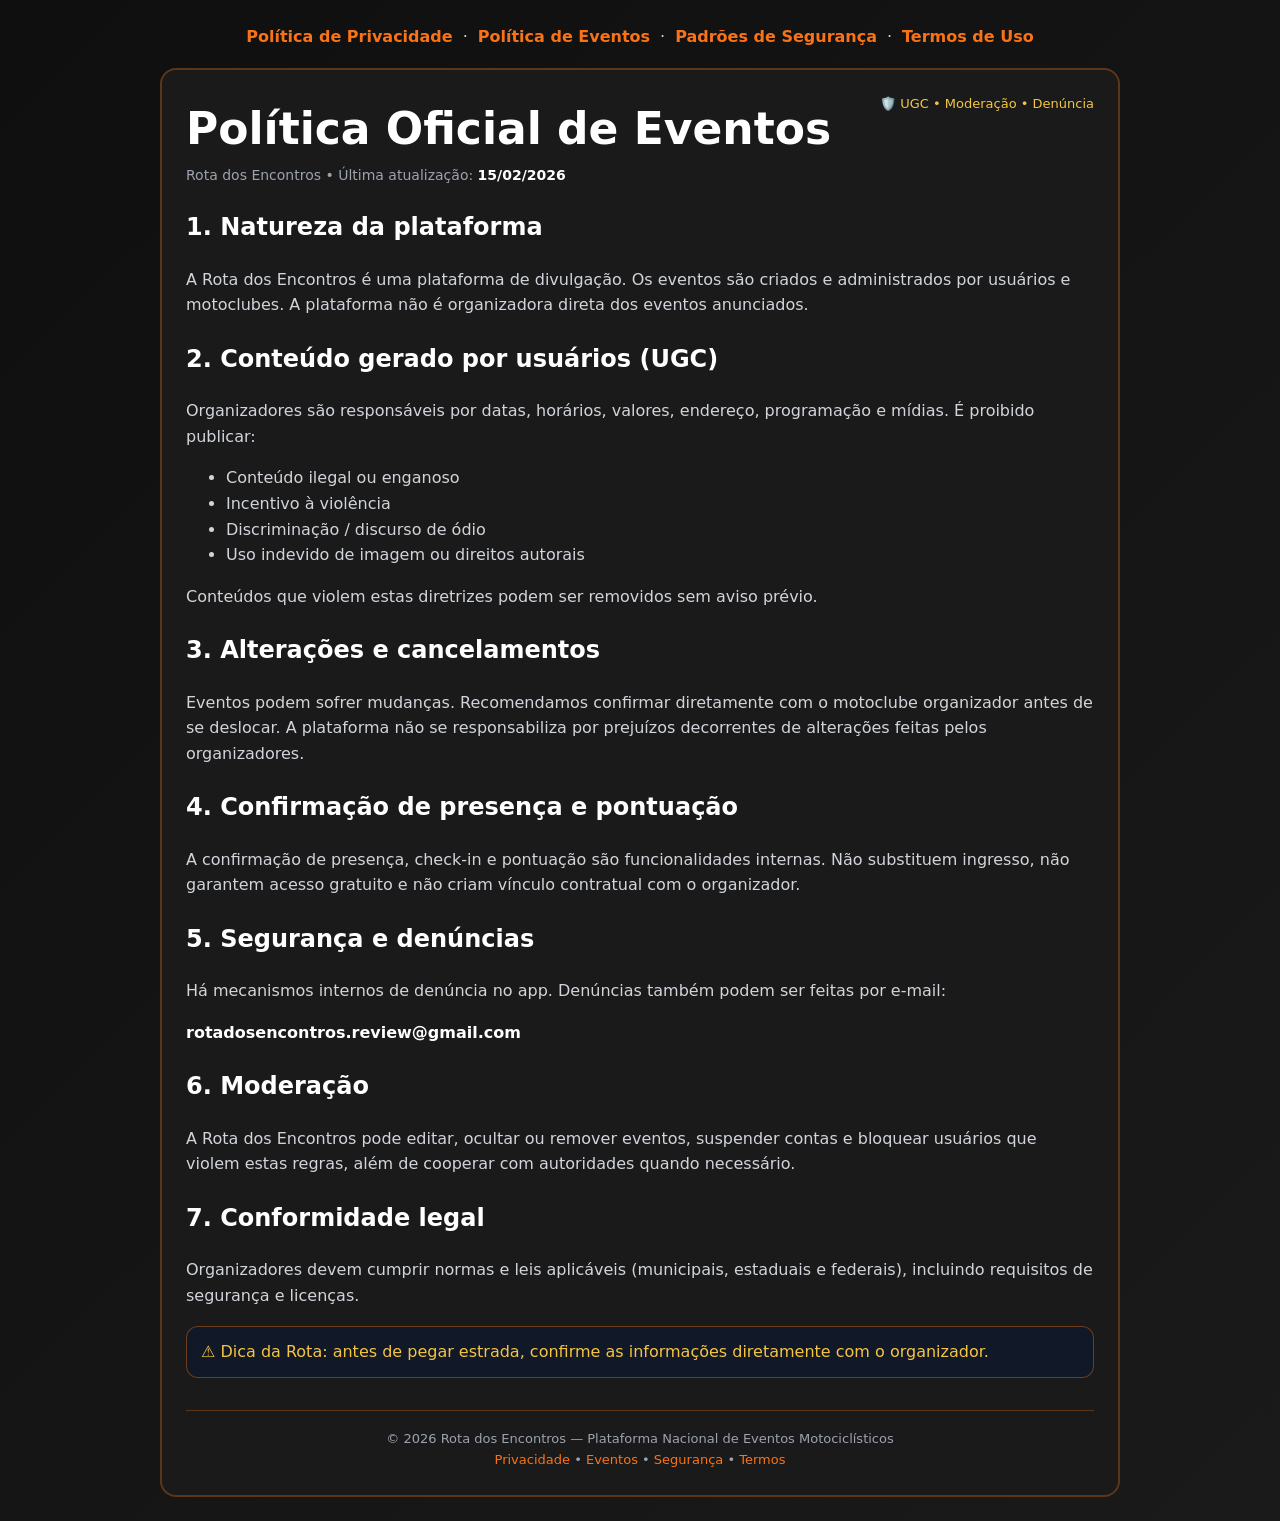
==== politica-eventos.html @ a9fdf563 "Add files via upload" ====
<!doctype html>
<html lang="pt-BR">
<head>
<meta charset="utf-8">
<meta name="viewport" content="width=device-width, initial-scale=1">
<title>Política de Eventos — Rota dos Encontros</title>
<style>
:root{--bg1:#0F0F0F;--bg2:#1A1A1A;--card:#1A1A1A;--panel:#111827;--orange:#F97316;--gold:#F5C542;--text:#D1D5DB;--muted:#9CA3AF;--white:#fff;}
body{margin:0;font-family:system-ui,-apple-system,Segoe UI,Roboto,Arial,sans-serif;background:linear-gradient(135deg,var(--bg1),var(--bg2));color:var(--text);line-height:1.6}
.container{max-width:960px;margin:auto;padding:24px}
.card{background:var(--card);border:2px solid rgba(249,115,22,.30);border-radius:16px;padding:24px}
h1{color:var(--white);font-size:clamp(28px,4vw,44px);margin:0}
h2{color:var(--white);margin-top:22px}
a{color:var(--orange);text-decoration:none}
a:hover{text-decoration:underline}
.nav{display:flex;flex-wrap:wrap;gap:10px;justify-content:center;margin-bottom:18px}
.nav a{font-weight:700}
.badge{display:inline-flex;gap:8px;align-items:center;color:var(--gold);font-size:13px}
.small{color:var(--muted);font-size:14px}
.callout{margin-top:18px;background:var(--panel);border:1px solid rgba(249,115,22,.40);border-radius:12px;padding:12px 14px;color:var(--gold)}
.footer{margin-top:32px;padding-top:18px;border-top:1px solid rgba(249,115,22,.30);text-align:center;font-size:13px;color:var(--muted)}
</style>
</head>
<body>
<div class="container">
  <div class="nav">
    <a href="index.html">Política de Privacidade</a> ·
    <a href="politica-eventos.html">Política de Eventos</a> ·
    <a href="seguranca.html">Padrões de Segurança</a> ·
    <a href="termos.html">Termos de Uso</a>
  </div>

  <div class="card">
    <div style="display:flex;justify-content:space-between;gap:14px;flex-wrap:wrap;align-items:flex-start;">
      <div>
        <h1>Política Oficial de Eventos</h1>
        <div class="small">Rota dos Encontros • Última atualização: <strong style="color:#fff;">15/02/2026</strong></div>
      </div>
      <div class="badge">🛡️ UGC • Moderação • Denúncia</div>
    </div>

    <h2>1. Natureza da plataforma</h2>
    <p>A Rota dos Encontros é uma plataforma de divulgação. Os eventos são criados e administrados por usuários e motoclubes. A plataforma não é organizadora direta dos eventos anunciados.</p>

    <h2>2. Conteúdo gerado por usuários (UGC)</h2>
    <p>Organizadores são responsáveis por datas, horários, valores, endereço, programação e mídias. É proibido publicar:</p>
    <ul>
      <li>Conteúdo ilegal ou enganoso</li>
      <li>Incentivo à violência</li>
      <li>Discriminação / discurso de ódio</li>
      <li>Uso indevido de imagem ou direitos autorais</li>
    </ul>
    <p>Conteúdos que violem estas diretrizes podem ser removidos sem aviso prévio.</p>

    <h2>3. Alterações e cancelamentos</h2>
    <p>Eventos podem sofrer mudanças. Recomendamos confirmar diretamente com o motoclube organizador antes de se deslocar. A plataforma não se responsabiliza por prejuízos decorrentes de alterações feitas pelos organizadores.</p>

    <h2>4. Confirmação de presença e pontuação</h2>
    <p>A confirmação de presença, check-in e pontuação são funcionalidades internas. Não substituem ingresso, não garantem acesso gratuito e não criam vínculo contratual com o organizador.</p>

    <h2>5. Segurança e denúncias</h2>
    <p>Há mecanismos internos de denúncia no app. Denúncias também podem ser feitas por e-mail:</p>
    <p><strong style="color:#fff;">rotadosencontros.review@gmail.com</strong></p>

    <h2>6. Moderação</h2>
    <p>A Rota dos Encontros pode editar, ocultar ou remover eventos, suspender contas e bloquear usuários que violem estas regras, além de cooperar com autoridades quando necessário.</p>

    <h2>7. Conformidade legal</h2>
    <p>Organizadores devem cumprir normas e leis aplicáveis (municipais, estaduais e federais), incluindo requisitos de segurança e licenças.</p>

    <div class="callout">⚠️ Dica da Rota: antes de pegar estrada, confirme as informações diretamente com o organizador.</div>

    <div class="footer">
      © 2026 Rota dos Encontros — Plataforma Nacional de Eventos Motociclísticos<br>
      <a href="index.html">Privacidade</a> • <a href="politica-eventos.html">Eventos</a> • <a href="seguranca.html">Segurança</a> • <a href="termos.html">Termos</a>
    </div>
  </div>
</div>
</body>
</html>
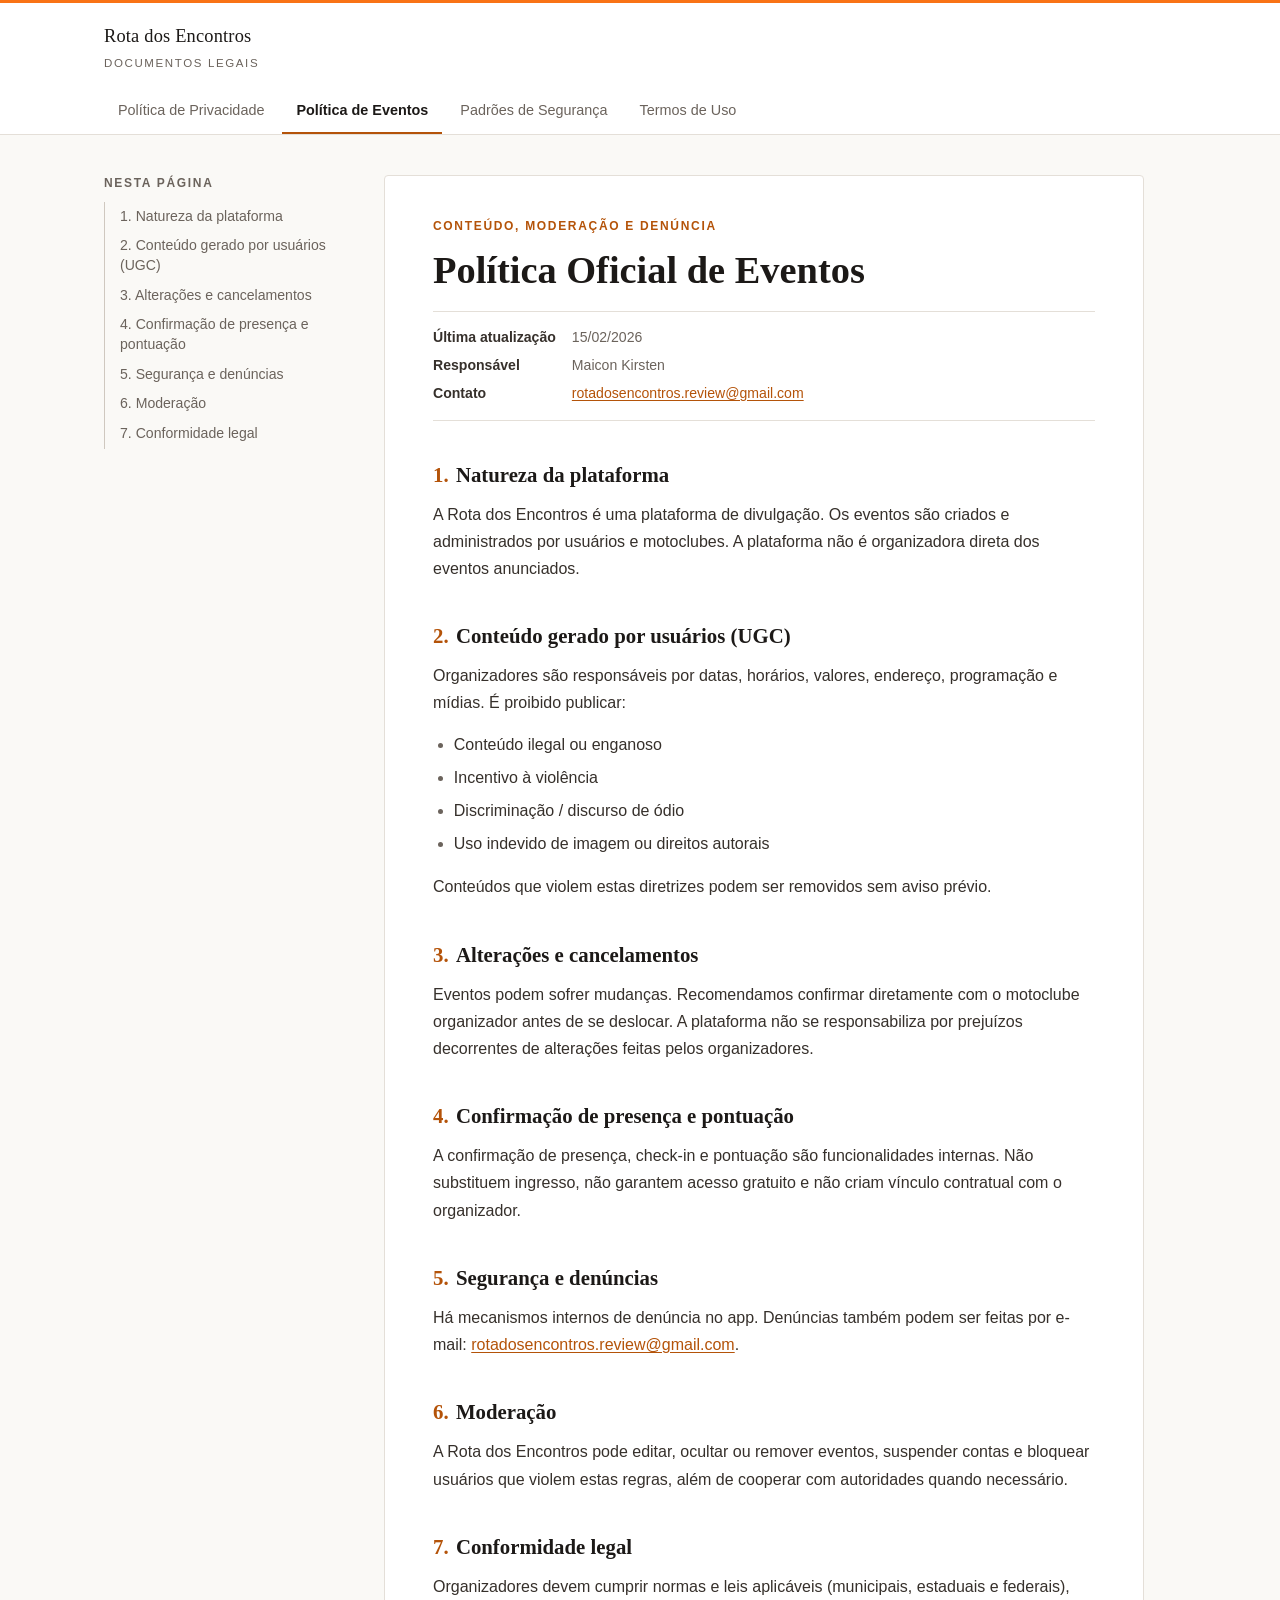
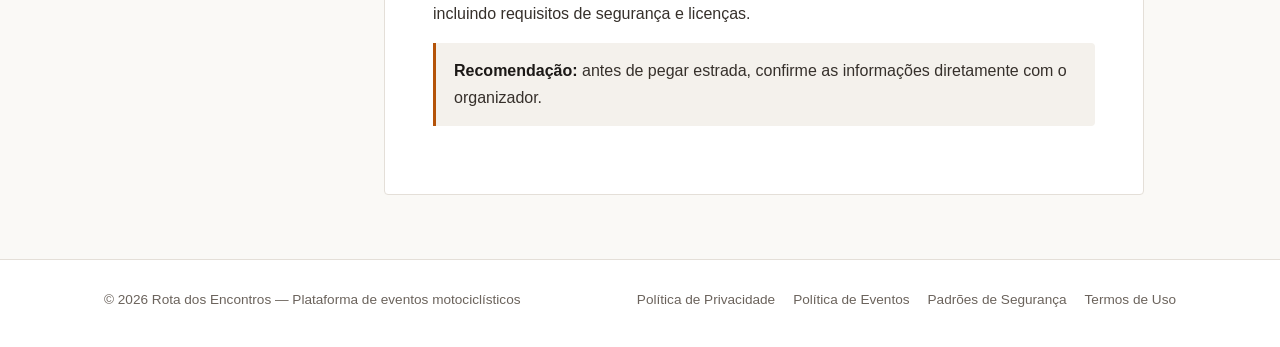
==== commit cea7a589: "Visual sóbrio para os documentos legais - estilo.css compartilhado: fundo claro, títulos em serifa, " ====
--- a/politica-eventos.html
+++ b/politica-eventos.html
@@ -1,80 +1,105 @@
-<!doctype html>
-<html lang="pt-BR">
-<head>
-<meta charset="utf-8">
-<meta name="viewport" content="width=device-width, initial-scale=1">
-<title>Política de Eventos — Rota dos Encontros</title>
-<style>
-:root{--bg1:#0F0F0F;--bg2:#1A1A1A;--card:#1A1A1A;--panel:#111827;--orange:#F97316;--gold:#F5C542;--text:#D1D5DB;--muted:#9CA3AF;--white:#fff;}
-body{margin:0;font-family:system-ui,-apple-system,Segoe UI,Roboto,Arial,sans-serif;background:linear-gradient(135deg,var(--bg1),var(--bg2));color:var(--text);line-height:1.6}
-.container{max-width:960px;margin:auto;padding:24px}
-.card{background:var(--card);border:2px solid rgba(249,115,22,.30);border-radius:16px;padding:24px}
-h1{color:var(--white);font-size:clamp(28px,4vw,44px);margin:0}
-h2{color:var(--white);margin-top:22px}
-a{color:var(--orange);text-decoration:none}
-a:hover{text-decoration:underline}
-.nav{display:flex;flex-wrap:wrap;gap:10px;justify-content:center;margin-bottom:18px}
-.nav a{font-weight:700}
-.badge{display:inline-flex;gap:8px;align-items:center;color:var(--gold);font-size:13px}
-.small{color:var(--muted);font-size:14px}
-.callout{margin-top:18px;background:var(--panel);border:1px solid rgba(249,115,22,.40);border-radius:12px;padding:12px 14px;color:var(--gold)}
-.footer{margin-top:32px;padding-top:18px;border-top:1px solid rgba(249,115,22,.30);text-align:center;font-size:13px;color:var(--muted)}
-</style>
-</head>
-<body>
-<div class="container">
-  <div class="nav">
-    <a href="index.html">Política de Privacidade</a> ·
-    <a href="politica-eventos.html">Política de Eventos</a> ·
-    <a href="seguranca.html">Padrões de Segurança</a> ·
-    <a href="termos.html">Termos de Uso</a>
-  </div>
-
-  <div class="card">
-    <div style="display:flex;justify-content:space-between;gap:14px;flex-wrap:wrap;align-items:flex-start;">
-      <div>
-        <h1>Política Oficial de Eventos</h1>
-        <div class="small">Rota dos Encontros • Última atualização: <strong style="color:#fff;">15/02/2026</strong></div>
-      </div>
-      <div class="badge">🛡️ UGC • Moderação • Denúncia</div>
-    </div>
-
-    <h2>1. Natureza da plataforma</h2>
-    <p>A Rota dos Encontros é uma plataforma de divulgação. Os eventos são criados e administrados por usuários e motoclubes. A plataforma não é organizadora direta dos eventos anunciados.</p>
-
-    <h2>2. Conteúdo gerado por usuários (UGC)</h2>
-    <p>Organizadores são responsáveis por datas, horários, valores, endereço, programação e mídias. É proibido publicar:</p>
-    <ul>
-      <li>Conteúdo ilegal ou enganoso</li>
-      <li>Incentivo à violência</li>
-      <li>Discriminação / discurso de ódio</li>
-      <li>Uso indevido de imagem ou direitos autorais</li>
-    </ul>
-    <p>Conteúdos que violem estas diretrizes podem ser removidos sem aviso prévio.</p>
-
-    <h2>3. Alterações e cancelamentos</h2>
-    <p>Eventos podem sofrer mudanças. Recomendamos confirmar diretamente com o motoclube organizador antes de se deslocar. A plataforma não se responsabiliza por prejuízos decorrentes de alterações feitas pelos organizadores.</p>
-
-    <h2>4. Confirmação de presença e pontuação</h2>
-    <p>A confirmação de presença, check-in e pontuação são funcionalidades internas. Não substituem ingresso, não garantem acesso gratuito e não criam vínculo contratual com o organizador.</p>
-
-    <h2>5. Segurança e denúncias</h2>
-    <p>Há mecanismos internos de denúncia no app. Denúncias também podem ser feitas por e-mail:</p>
-    <p><strong style="color:#fff;">rotadosencontros.review@gmail.com</strong></p>
-
-    <h2>6. Moderação</h2>
-    <p>A Rota dos Encontros pode editar, ocultar ou remover eventos, suspender contas e bloquear usuários que violem estas regras, além de cooperar com autoridades quando necessário.</p>
-
-    <h2>7. Conformidade legal</h2>
-    <p>Organizadores devem cumprir normas e leis aplicáveis (municipais, estaduais e federais), incluindo requisitos de segurança e licenças.</p>
-
-    <div class="callout">⚠️ Dica da Rota: antes de pegar estrada, confirme as informações diretamente com o organizador.</div>
-
-    <div class="footer">
-      © 2026 Rota dos Encontros — Plataforma Nacional de Eventos Motociclísticos<br>
-      <a href="index.html">Privacidade</a> • <a href="politica-eventos.html">Eventos</a> • <a href="seguranca.html">Segurança</a> • <a href="termos.html">Termos</a>
-    </div>
-  </div>
-</div>
-</body>
-</html>
+<!DOCTYPE html>
+<html lang="pt-BR">
+<head>
+  <meta charset="UTF-8">
+  <meta name="viewport" content="width=device-width, initial-scale=1">
+  <title>Política Oficial de Eventos — Rota dos Encontros</title>
+  <meta name="description" content="Regras para publicação de eventos no Rota dos Encontros: responsabilidades, moderação e denúncias.">
+  <meta name="color-scheme" content="light dark">
+  <link rel="stylesheet" href="estilo.css">
+</head>
+<body>
+<header class="topo">
+  <div class="topo-interno">
+    <p class="marca-nome">Rota dos Encontros<span>Documentos legais</span></p>
+    <nav class="abas" aria-label="Documentos">
+      <a href="index.html">Política de Privacidade</a>
+      <a href="politica-eventos.html" aria-current="page">Política de Eventos</a>
+      <a href="seguranca.html">Padrões de Segurança</a>
+      <a href="termos.html">Termos de Uso</a>
+    </nav>
+  </div>
+</header>
+
+<div class="pagina">
+  <aside class="indice" aria-label="Índice">
+    <details open>
+      <summary>Nesta página</summary>
+      <h2>Nesta página</h2>
+      <ol>
+        <li><a href="#s1">1. Natureza da plataforma</a></li>
+        <li><a href="#s2">2. Conteúdo gerado por usuários (UGC)</a></li>
+        <li><a href="#s3">3. Alterações e cancelamentos</a></li>
+        <li><a href="#s4">4. Confirmação de presença e pontuação</a></li>
+        <li><a href="#s5">5. Segurança e denúncias</a></li>
+        <li><a href="#s6">6. Moderação</a></li>
+        <li><a href="#s7">7. Conformidade legal</a></li>
+      </ol>
+    </details>
+  </aside>
+
+  <main class="documento">
+    <p class="tipo-doc">Conteúdo, moderação e denúncia</p>
+    <h1>Política Oficial de Eventos</h1>
+    <dl class="meta">
+      <dt>Última atualização</dt><dd>15/02/2026</dd>
+      <dt>Responsável</dt><dd>Maicon Kirsten</dd>
+      <dt>Contato</dt><dd><a href="mailto:rotadosencontros.review@gmail.com">rotadosencontros.review@gmail.com</a></dd>
+    </dl>
+
+    <section aria-labelledby="s1">
+      <h2 id="s1"><span class="num">1.</span>Natureza da plataforma</h2>
+      <p>A Rota dos Encontros é uma plataforma de divulgação. Os eventos são criados e administrados por usuários e motoclubes. A plataforma não é organizadora direta dos eventos anunciados.</p>
+    </section>
+
+    <section aria-labelledby="s2">
+      <h2 id="s2"><span class="num">2.</span>Conteúdo gerado por usuários (UGC)</h2>
+      <p>Organizadores são responsáveis por datas, horários, valores, endereço, programação e mídias. É proibido publicar:</p><ul><li>Conteúdo ilegal ou enganoso</li><li>Incentivo à violência</li><li>Discriminação / discurso de ódio</li><li>Uso indevido de imagem ou direitos autorais</li></ul><p>Conteúdos que violem estas diretrizes podem ser removidos sem aviso prévio.</p>
+    </section>
+
+    <section aria-labelledby="s3">
+      <h2 id="s3"><span class="num">3.</span>Alterações e cancelamentos</h2>
+      <p>Eventos podem sofrer mudanças. Recomendamos confirmar diretamente com o motoclube organizador antes de se deslocar. A plataforma não se responsabiliza por prejuízos decorrentes de alterações feitas pelos organizadores.</p>
+    </section>
+
+    <section aria-labelledby="s4">
+      <h2 id="s4"><span class="num">4.</span>Confirmação de presença e pontuação</h2>
+      <p>A confirmação de presença, check-in e pontuação são funcionalidades internas. Não substituem ingresso, não garantem acesso gratuito e não criam vínculo contratual com o organizador.</p>
+    </section>
+
+    <section aria-labelledby="s5">
+      <h2 id="s5"><span class="num">5.</span>Segurança e denúncias</h2>
+      <p>Há mecanismos internos de denúncia no app. Denúncias também podem ser feitas por e-mail: <a href="mailto:rotadosencontros.review@gmail.com">rotadosencontros.review@gmail.com</a>.</p>
+    </section>
+
+    <section aria-labelledby="s6">
+      <h2 id="s6"><span class="num">6.</span>Moderação</h2>
+      <p>A Rota dos Encontros pode editar, ocultar ou remover eventos, suspender contas e bloquear usuários que violem estas regras, além de cooperar com autoridades quando necessário.</p>
+    </section>
+
+    <section aria-labelledby="s7">
+      <h2 id="s7"><span class="num">7.</span>Conformidade legal</h2>
+      <p>Organizadores devem cumprir normas e leis aplicáveis (municipais, estaduais e federais), incluindo requisitos de segurança e licenças.</p><div class="nota"><p><strong>Recomendação:</strong> antes de pegar estrada, confirme as informações diretamente com o organizador.</p></div>
+    </section>
+  </main>
+</div>
+
+<footer class="rodape">
+  <div class="rodape-interno">
+    <p>© 2026 Rota dos Encontros — Plataforma de eventos motociclísticos</p>
+    <nav aria-label="Documentos legais">
+        <a href="index.html">Política de Privacidade</a>
+        <a href="politica-eventos.html">Política de Eventos</a>
+        <a href="seguranca.html">Padrões de Segurança</a>
+        <a href="termos.html">Termos de Uso</a>
+      </nav>
+  </div>
+</footer>
+<script>
+  // celular: índice começa fechado (no computador ele fica sempre visível pelo CSS)
+  if (window.matchMedia('(max-width: 959px)').matches) {
+    var d = document.querySelector('.indice details'); if (d) d.removeAttribute('open');
+  }
+</script>
+</body>
+</html>
--- a/estilo.css
+++ b/estilo.css
@@ -0,0 +1,279 @@
+/* Documentos legais — Rota dos Encontros
+   Visual sóbrio de documento: papel claro, tinta escura, serifa nos títulos.
+   Só fontes do sistema (nenhuma requisição a terceiros nesta página). */
+
+:root {
+  --papel: #faf9f6;
+  --folha: #ffffff;
+  --tinta: #1c1917;
+  --texto: #36302b;
+  --suave: #6b635c;
+  --linha: #e4dfd8;
+  --linha-forte: #cfc8bf;
+  --marca: #b45309;       /* laranja da marca, escurecido p/ contraste em fundo claro */
+  --marca-fina: #f97316;
+  --nota: #f4f1ec;
+  --serif: "Iowan Old Style", "Palatino Linotype", Palatino, "Book Antiqua", Georgia, "Times New Roman", serif;
+  --sans: -apple-system, BlinkMacSystemFont, "Segoe UI", Roboto, "Helvetica Neue", Arial, sans-serif;
+}
+
+@media (prefers-color-scheme: dark) {
+  :root {
+    --papel: #141210;
+    --folha: #1b1815;
+    --tinta: #f2eee8;
+    --texto: #d6cfc6;
+    --suave: #9c938a;
+    --linha: #2e2a26;
+    --linha-forte: #3d3832;
+    --marca: #f59e4a;
+    --nota: #221e1a;
+  }
+}
+
+* { box-sizing: border-box; }
+html { scroll-behavior: smooth; -webkit-text-size-adjust: 100%; }
+body {
+  margin: 0;
+  background: var(--papel);
+  color: var(--texto);
+  font: 16px/1.7 var(--sans);
+}
+
+a { color: var(--marca); text-underline-offset: 2px; }
+a:hover { text-decoration-thickness: 2px; }
+
+/* ── topo ───────────────────────────────────────────── */
+.topo {
+  background: var(--folha);
+  border-bottom: 1px solid var(--linha);
+  border-top: 3px solid var(--marca-fina);
+}
+.topo-interno {
+  max-width: 1120px;
+  margin: 0 auto;
+  padding: 18px 24px 0;
+}
+.marca-nome {
+  font-family: var(--serif);
+  font-size: 1.15rem;
+  color: var(--tinta);
+  letter-spacing: .01em;
+  margin: 0;
+}
+.marca-nome span {
+  display: block;
+  font-family: var(--sans);
+  font-size: .72rem;
+  letter-spacing: .14em;
+  text-transform: uppercase;
+  color: var(--suave);
+  margin-top: 2px;
+}
+.abas {
+  display: flex;
+  gap: 4px;
+  margin-top: 14px;
+  overflow-x: auto;
+  scrollbar-width: none;
+}
+.abas::-webkit-scrollbar { display: none; }
+.abas a {
+  flex-shrink: 0;
+  padding: 10px 14px;
+  font-size: .9rem;
+  color: var(--suave);
+  text-decoration: none;
+  border-bottom: 2px solid transparent;
+}
+.abas a:hover { color: var(--tinta); }
+.abas a[aria-current="page"] {
+  color: var(--tinta);
+  font-weight: 600;
+  border-bottom-color: var(--marca);
+}
+
+/* ── corpo ──────────────────────────────────────────── */
+.pagina {
+  max-width: 1120px;
+  margin: 0 auto;
+  padding: 40px 24px 64px;
+  display: grid;
+  grid-template-columns: minmax(0, 1fr);
+  gap: 40px;
+}
+@media (min-width: 960px) {
+  .pagina { grid-template-columns: 240px minmax(0, 1fr); }
+}
+
+.documento {
+  background: var(--folha);
+  border: 1px solid var(--linha);
+  border-radius: 4px;
+  padding: 40px 48px 48px;
+  max-width: 760px;
+}
+@media (max-width: 640px) {
+  .documento { padding: 28px 20px 36px; border-left: 0; border-right: 0; border-radius: 0; margin: 0 -24px; }
+  .pagina { padding-top: 24px; }
+}
+
+.tipo-doc {
+  font-size: .75rem;
+  letter-spacing: .14em;
+  text-transform: uppercase;
+  color: var(--marca);
+  font-weight: 600;
+  margin: 0 0 10px;
+}
+h1 {
+  font-family: var(--serif);
+  font-weight: 600;
+  font-size: clamp(1.8rem, 4vw, 2.4rem);
+  line-height: 1.2;
+  color: var(--tinta);
+  margin: 0 0 18px;
+}
+.meta {
+  display: grid;
+  grid-template-columns: auto 1fr;
+  gap: 4px 16px;
+  font-size: .88rem;
+  color: var(--suave);
+  padding: 14px 0;
+  margin: 0 0 8px;
+  border-top: 1px solid var(--linha);
+  border-bottom: 1px solid var(--linha);
+}
+.meta dt { font-weight: 600; color: var(--texto); }
+.meta dd { margin: 0; }
+
+h2 {
+  font-family: var(--serif);
+  font-weight: 600;
+  font-size: 1.3rem;
+  line-height: 1.35;
+  color: var(--tinta);
+  margin: 40px 0 12px;
+  scroll-margin-top: 24px;
+}
+h2 .num {
+  color: var(--marca);
+  font-variant-numeric: tabular-nums;
+  margin-right: .35em;
+}
+
+p { margin: 0 0 14px; }
+strong { color: var(--tinta); }
+ul { margin: 6px 0 16px; padding-left: 1.3em; }
+li { margin-bottom: 6px; }
+li::marker { color: var(--suave); }
+
+/* tabelas: rolam sozinhas no celular, a página não */
+.tabela { overflow-x: auto; margin: 14px 0 20px; border: 1px solid var(--linha); border-radius: 4px; }
+table { width: 100%; border-collapse: collapse; font-size: .92rem; }
+th {
+  text-align: left;
+  font-weight: 600;
+  color: var(--tinta);
+  background: var(--nota);
+  padding: 10px 14px;
+  border-bottom: 1px solid var(--linha-forte);
+  white-space: nowrap;
+}
+td { padding: 10px 14px; border-bottom: 1px solid var(--linha); vertical-align: top; }
+tr:last-child td { border-bottom: 0; }
+
+.nota {
+  background: var(--nota);
+  border-left: 3px solid var(--marca);
+  padding: 14px 18px;
+  margin: 16px 0 20px;
+  border-radius: 0 4px 4px 0;
+}
+.nota p:last-child { margin-bottom: 0; }
+
+.contato-bloco {
+  border: 1px solid var(--linha-forte);
+  border-radius: 4px;
+  padding: 16px 20px;
+  margin: 12px 0 0;
+}
+.contato-bloco p { margin: 0; }
+.contato-bloco .rotulo { font-size: .8rem; letter-spacing: .08em; text-transform: uppercase; color: var(--suave); margin-bottom: 4px; }
+
+/* ── índice ─────────────────────────────────────────── */
+.indice { font-size: .88rem; }
+.indice h2 {
+  font-family: var(--sans);
+  font-size: .75rem;
+  letter-spacing: .14em;
+  text-transform: uppercase;
+  color: var(--suave);
+  margin: 0 0 10px;
+}
+.indice ol { list-style: none; margin: 0; padding: 0; border-left: 1px solid var(--linha-forte); }
+.indice li { margin: 0; }
+.indice a {
+  display: block;
+  padding: 5px 0 5px 14px;
+  margin-left: -1px;
+  border-left: 2px solid transparent;
+  color: var(--suave);
+  text-decoration: none;
+  line-height: 1.4;
+}
+.indice a:hover { color: var(--tinta); border-left-color: var(--marca); }
+
+@media (min-width: 960px) {
+  .indice { position: sticky; top: 24px; align-self: start; max-height: calc(100vh - 48px); overflow-y: auto; }
+  .indice details > summary { display: none; }
+  .indice details:not([open]) > ol { display: block; }
+}
+@media (max-width: 959px) {
+  .indice details {
+    background: var(--folha);
+    border: 1px solid var(--linha);
+    border-radius: 4px;
+    padding: 12px 16px;
+  }
+  .indice summary { cursor: pointer; font-weight: 600; color: var(--tinta); list-style: none; }
+  .indice summary::-webkit-details-marker { display: none; }
+  .indice summary::after { content: "+"; float: right; color: var(--suave); }
+  .indice details[open] summary::after { content: "−"; }
+  .indice details[open] summary { margin-bottom: 10px; }
+  .indice h2 { display: none; }
+}
+
+/* ── rodapé ─────────────────────────────────────────── */
+.rodape {
+  border-top: 1px solid var(--linha);
+  background: var(--folha);
+  color: var(--suave);
+  font-size: .85rem;
+}
+.rodape-interno {
+  max-width: 1120px;
+  margin: 0 auto;
+  padding: 28px 24px 36px;
+  display: flex;
+  flex-wrap: wrap;
+  gap: 12px 32px;
+  justify-content: space-between;
+}
+.rodape p { margin: 0; }
+.rodape nav { display: flex; flex-wrap: wrap; gap: 6px 18px; }
+.rodape nav a { color: var(--suave); text-decoration: none; }
+.rodape nav a:hover { color: var(--tinta); text-decoration: underline; }
+
+/* ── impressão ──────────────────────────────────────── */
+@media print {
+  :root { --papel: #fff; --folha: #fff; --tinta: #000; --texto: #111; --suave: #444; --marca: #000; --nota: #f3f3f3; }
+  .abas, .indice, .rodape nav { display: none !important; }
+  .topo { border: 0; }
+  .pagina { display: block; padding: 0; }
+  .documento { border: 0; padding: 0; max-width: none; }
+  a { color: inherit; text-decoration: none; }
+  h2 { break-after: avoid; }
+  .tabela, .nota { break-inside: avoid; }
+}
